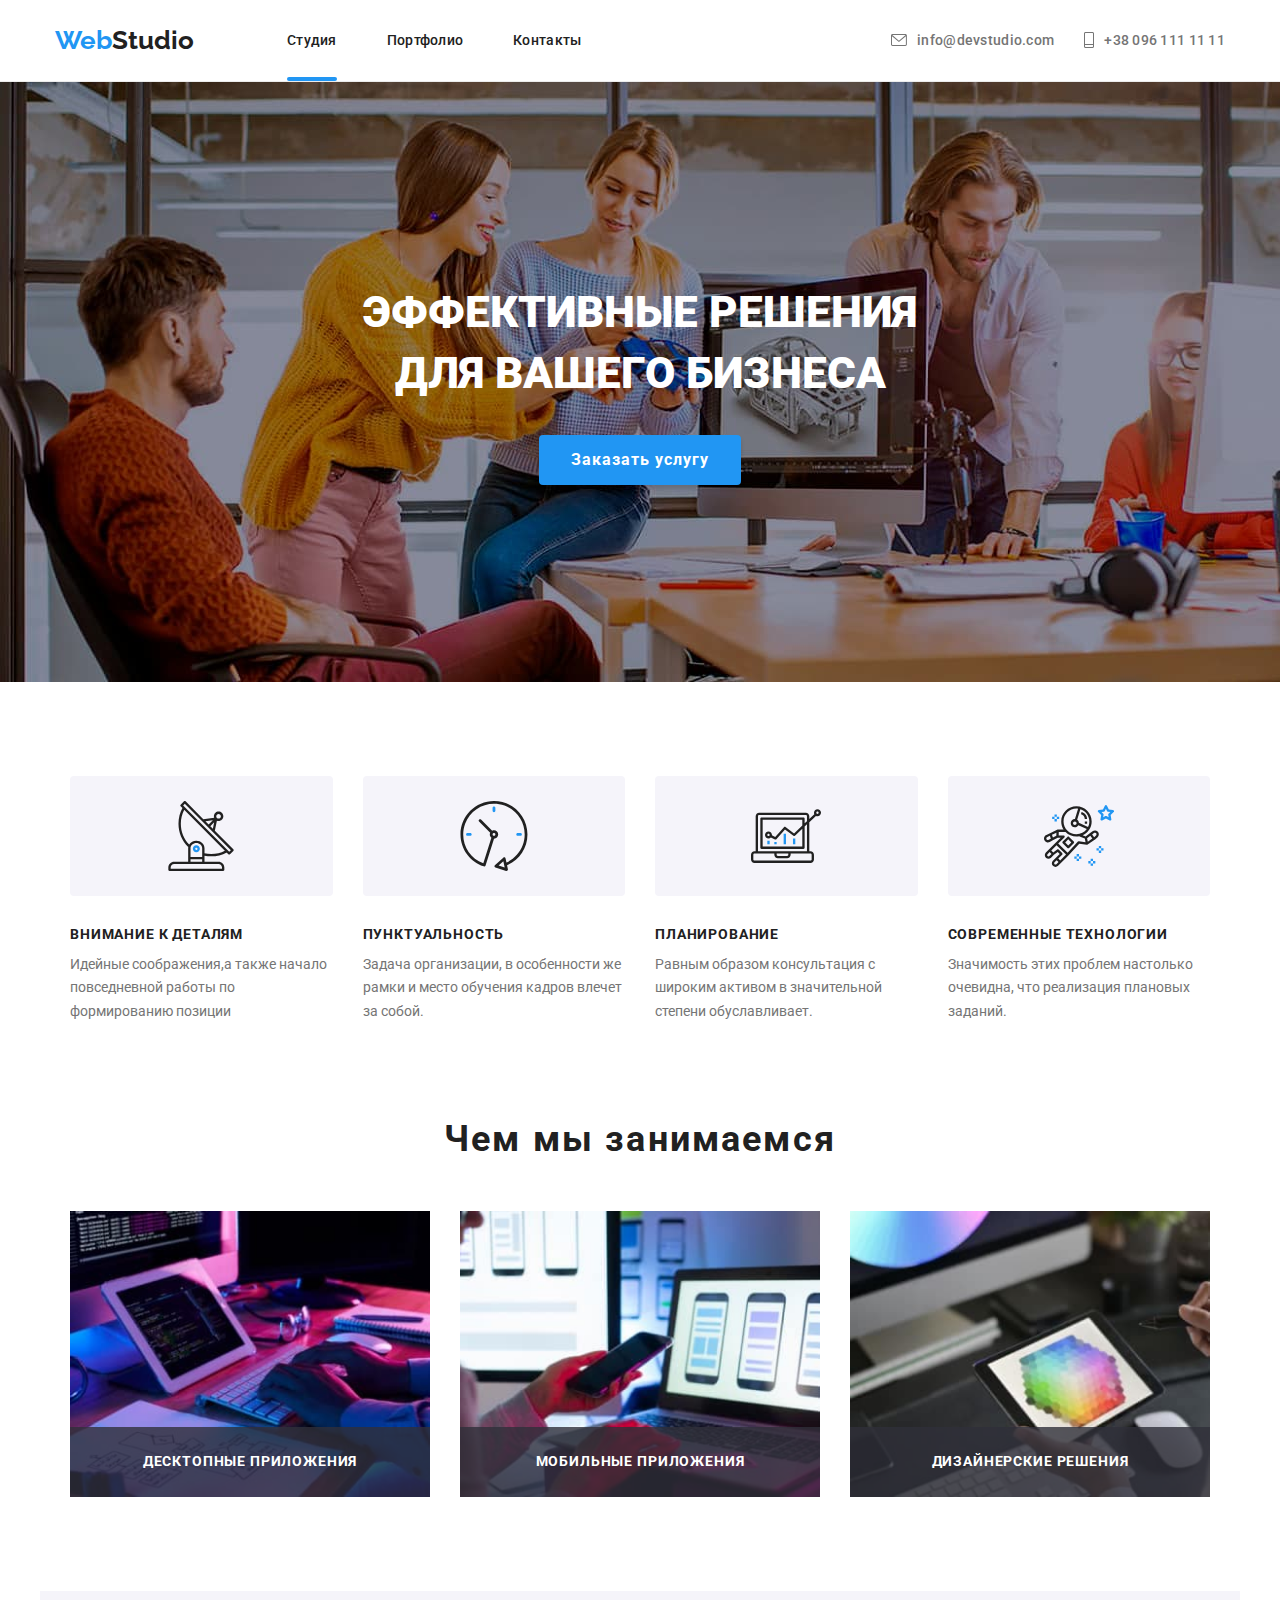
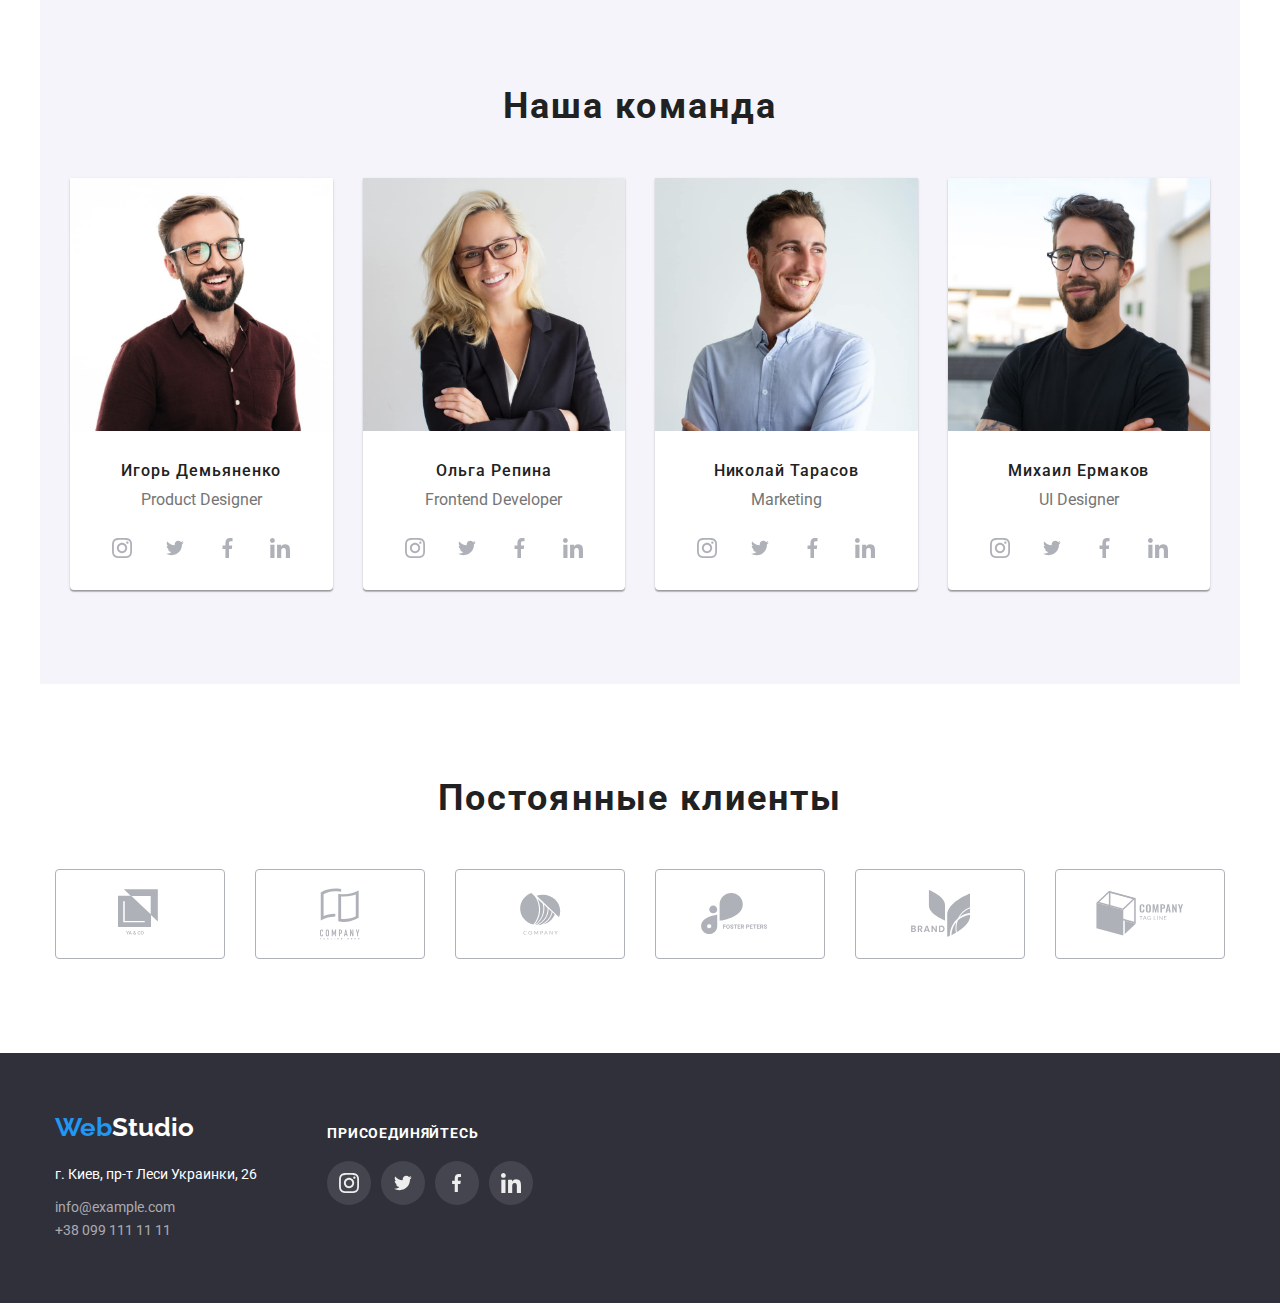
==== index.html @ 9c138ea4 "Add files via upload" ====
<!DOCTYPE html>
<html lang="en">
<head>
    <meta charset="UTF-8">
    <meta name="viewport" content="width=device-width, initial-scale=1.0" />
    <title>Studio</title>
    <link rel="preconnect" href="https://fonts.gstatic.com" />
    <link rel="stylesheet" href="https://fonts.googleapis.com/css2?family=Raleway:wght@700&family=Roboto:wght@400;500;700;900&display=swap">
    <!--border-box глобальный задан -->
    <link
    rel="stylesheet" href="https://cdnjs.cloudflare.com/ajax/libs/modern-normalize/1.0.0/modern-normalize.min.css"
  />
  <link rel="stylesheet" href="./css/styles.css" />
</head>
<body>
    <!--Cap-->
    <header class="cap">
     <div class="cont cap-cont">
         <nav class="cap-nav">
             <a href="#" lang="en" class="cap-logo">
                 <span class="logo-decor">Web</span>Studio
             </a>
             <ul class="cap-nav-list">
                 <li class="list-header"><a class="cap-nav-link current-ind" href="#">Студия</a></li>
                 <li class="list-header">
                     <a class="cap-nav-link current" href="./portfolio.html" >Портфолио</a>
                </li>
                <li class="list-header">
                    <a class=" cap-nav-link" href="#">Контакты</a>
                </li>
            </ul>
            </nav>
            <ul class="cap-contacts">
             <li class="cap-hover">
                <a class="cap-contact" href="mailto:info@devstudio.com">
                     <svg class="icon-header" width="16" height="12" >
                    <use href="./images/symbol-defs.svg#icon-mail" >
                    </use>
                     </svg>info@devstudio.com</a>
            </li>
            <li class="cap-hover">
                <a class="cap-contact" href="tel:+380961111111" >
                    <svg class="icon-header" width="10" height="16" >
                    <use href="./images/symbol-defs.svg#icon-telephone" >
                    </use>
                    </svg> +38 096 111 11 11</a>
            </li>
           </ul>
          </div>   
         </header>
         <main>
             <!-- Buisness solution-->
             <section class="main-sect" >
                 <h1 class="main-sect-title-main" >
                Эффективные решения <br>
                для вашего бизнеса
                 </h1>
                 <button class="buy-serv" data-modal-open>Заказать услугу</buttton>
            </section>

            <!-- Featurs-->
            <section class="featurs">
                <div class="cont">
                    <h2 class="vissually-hidden" >Особенности </h2>
                    <ul class="featurs-list">
                        <li class="featurs-list-item">
                            <div class="icon">
                                <svg class="icon-logo" width="70" height="70">
                                    <use href="./images/symbol-defs.svg#icon-antenna">
                                 </use>
                                 </svg>
                            </div>
                            <h3 class="featurs-title">Внимание к деталям</h3>
                            <p class="featurs-text"> Идейные соображения,а также начало повседневной работы по формированию позиции</p>
                       </li>
                       <li class="featurs-list-item">
                        <div class="icon">
                            <svg class="icon-logo" width="70" height="70">
                                <use href="./images/symbol-defs.svg#icon-clock">
                             </use>
                             </svg>
                        </div>
                        <h3 class="featurs-title">Пунктуальность</h3>
                        <p class="featurs-text">  Задача организации, в особенности же рамки и место обучения
                            кадров влечет за собой.</p>
                   </li>
                   <li class="featurs-list-item">
                    <div class="icon">
                        <svg class="icon-logo" width="70" height="70">
                            <use href="./images/symbol-defs.svg#icon-diagram">
                         </use>
                         </svg>
                    </div>
                    <h3 class="featurs-title">Планирование</h3>
                    <p class="featurs-text"> Равным образом консультация с широким активом в значительной
                        степени обуславливает. </p>
               </li>
               <li class="featurs-list-item">
                <div class="icon">
                    <svg class="icon-logo" width="70" height="70">
                        <use href="./images/symbol-defs.svg#icon-astronaut">
                     </use>
                     </svg>
                </div>
                <h3 class="featurs-title">Современные технологии</h3>
                <p class="featurs-text">  Значимость этих проблем настолько очевидна, что реализация
                    плановых заданий.
                 </p>
               </li>
                </ul>
               </div>
            </section>

            <!-- What we do  -->
            <section class="we-do">
                <div class="cont we-do-cont">
                    <h2 class="we-do-title">Чем мы занимаемся </h2>
                    <ul class="we-do-list">
                        <li class="we-do-list-item">
                            <img src="./images/img-1.jpg" alt="pic-1"> 
                            <h3 class="list-title">десктопные приложения</h3>
                        </li>
                        <li class="we-do-list-item">
                            <img src="./images/img-2.jpg" alt="pic-2"> 
                            <h3 class="list-title">мобильные приложения</h3>
                        </li>
                        <li class="we-do-list-item">
                            <img src="./images/img-3.jpg" alt="pic-3"> 
                            <h3 class="list-title">дизайнерские решения</h3>
                        </li>
                      </ul>
                    </div>
                  </section>

                  <!--Our team -->
                  <section class="team">
                      <div class="cont team-cont">
                          <h2 class="team-title">Наша команда</h2>
                          <ul class="team-list">
                             <li class="team-list-item"> 
                                <img class="team-img" src="./images/demyanenko.jpg" alt="dem.jpg">
                                <div class="team-name">
                                    <h3 class="team-title-name">Игорь Демьяненко</h3>
                                    <p class="team-text" lang="en">Product Designer </p>
                                    
                                        <ul class="icon-social">
                                            <li>
                                    <a class="icon-soc" href="#"><svg class="icon-insta" width="20" height="20" ><use href="./images/symbol-defs.svg#icon-instgg" >
                                        </use>
                                      </svg></a></li>
                                     <li> <a class="icon-soc" href="#"><svg class="icon-twitter" width="20" height="16" ><use href="./images/symbol-defs.svg#icon-twitter" >
                                      </use>
                                    </svg></a>
                                    </li>
                                    <li> <a class="icon-soc" href="#"><svg class="icon-facebook" width="20" height="20" ><use href="./images/symbol-defs.svg#icon-facebook" >
                                    </use>
                                  </svg></a>
                                  </li>
                                  <li> <a class="icon-soc" href="#"><svg class="icon-linkedin" width="20" height="20" ><use href="./images/symbol-defs.svg#icon-linkedin" >
                                  </use>
                                </svg></a>
                                </li>
                                </ul>
                                       </div>
                                
                            </li>
                            <li class="team-list-item"> 
                                <img class="team-img" src="./images/repina.jpg" alt="rep.jpg">
                                <div class="team-name">
                                    <h3 class="team-title-name">Ольга Репина</h3>
                                    <p class="team-text" lang="en">Frontend Developer </p>
                                    
                                        <ul class="icon-social">
                                            <li>
                                    <a class="icon-soc" href="#"><svg class="icon-insta" width="20" height="20" ><use href="./images/symbol-defs.svg#icon-instgg" >
                                        </use>
                                      </svg></a></li>
                                     <li> 
                                         <a class="icon-soc" href="#"><svg class="icon-twitter" width="20" height="16" ><use href="./images/symbol-defs.svg#icon-twitter" >
                                      </use>
                                    </svg></a>
                                    </li>
                                    <li> <a class="icon-soc" href="#"><svg class="icon-facebook" width="20" height="20" ><use href="./images/symbol-defs.svg#icon-facebook" >
                                    </use>
                                  </svg></a>
                                  </li>
                                  <li> <a class="icon-soc" href="#"><svg class="icon-linkedin" width="20" height="20" ><use href="./images/symbol-defs.svg#icon-linkedin" >
                                  </use>
                                </svg></a>
                                </li>
                                </ul>
                                       </div>
                                
                            </li>
                            <li class="team-list-item"> 
                                <img class="team-img" src="./images/tarasov.jpg" alt="tar.jpg">
                                <div class="team-name">
                                    <h3 class="team-title-name">Николай Тарасов</h3>
                                    <p class="team-text" lang="en">Marketing </p>
                                    
                                        <ul class="icon-social">
                                            <li>
                                    <a class="icon-soc" href="#"><svg class="icon-insta" width="20" height="20" ><use href="./images/symbol-defs.svg#icon-instgg" >
                                        </use>
                                      </svg></a></li>
                                     <li> <a class="icon-soc" href="#"><svg class="icon-twitter" width="20" height="16" ><use href="./images/symbol-defs.svg#icon-twitter" >
                                      </use>
                                    </svg></a>
                                    </li>
                                    <li> <a class="icon-soc" href="#"><svg class="icon-facebook" width="20" height="20" ><use href="./images/symbol-defs.svg#icon-facebook" >
                                    </use>
                                  </svg></a>
                                  </li>
                                  <li> <a class="icon-soc" href="#"><svg class="icon-linkedin" width="20" height="20" ><use href="./images/symbol-defs.svg#icon-linkedin" >
                                  </use>
                                </svg></a>
                                </li>
                                </ul>
                                       </div>
                                
                            </li> <li class="team-list-item"> 
                                <img class="team-img" src="./images/ermakov.jpg" alt="erm.jpg" >
                                <div class="team-name">
                                    <h3 class="team-title-name">Михаил Ермаков</h3>
                                    <p class="team-text" lang="en">UI Designer </p>
                                    
                                        <ul class="icon-social">
                                            <li>
                                    <a class="icon-soc" href="#"><svg class="icon-insta" width="20" height="20" ><use href="./images/symbol-defs.svg#icon-instgg" >
                                        </use>
                                      </svg></a></li>
                                     <li> <a class="icon-soc" href="#"><svg class="icon-twitter" width="20" height="16" ><use href="./images/symbol-defs.svg#icon-twitter" >
                                      </use>
                                    </svg></a>
                                    </li>
                                    <li> <a class="icon-soc" href="#"><svg class="icon-facebook" width="20" height="20" ><use href="./images/symbol-defs.svg#icon-facebook" >
                                    </use>
                                  </svg></a>
                                  </li>
                                  <li> <a class="icon-soc" href="#"><svg class="icon-linkedin" width="20" height="20" ><use href="./images/symbol-defs.svg#icon-linkedin" >
                                  </use>
                                </svg></a>
                                </li>
                                </ul>
                                       </div>
                                
                            </li>
                             </ul>
                           </div> 
                            </section>
                            <!--regular customers-->
                            <section class="regular-customers">
                                <div class="cont-clients">
                                <h2 class="clients" >Постоянные клиенты</h2> 
                                    <ul class="all-logos">
                                <li class="icon-link"> <a class="icon-logos" href="#"><svg class="icon-logo-all" width="44" height="49">
                                        <use href="./images/symbol-defs.svg#icon-yaco "></use>
                                    </svg></a></li>
                                   <li class="icon-link" > <a class="icon-logos" href="#"><svg class="icon-logo-all" width="40" height="52"  ><use href="./images/symbol-defs.svg#icon-companywind"></use></svg></a></li>                                       
                                   <li class=" icon-link"> <a class="icon-logos"  href="#"><svg class="icon-logo-all"  width="41" height="42"  ><use href="./images/symbol-defs.svg#icon-firmco "></use></svg></a></li>
                                   <li class="icon-link"> <a class="icon-logos"  href="#"><svg class="icon-logo-all" width="79" height="42" ><use href="./images/symbol-defs.svg#icon-foster "></use></svg></a></li>
                                   <li class="icon-link"> <a class="icon-logos" href="#"><svg class="icon-logo-all" width="59" height="47" ><use href="./images/symbol-defs.svg#icon-brand "></use></svg></a></li>
                                   <li class="icon-link">  <a class="icon-logos" href="#"><svg class="icon-logo-all"  width="88" height="45"><use href="./images/symbol-defs.svg#icon-tagline "></use></svg></a></li> 
                                </ul>                               
                                    </div>


                            </section>
                             </main>
                             <!--Basement --> 
                             
                             <footer class="footer" >
                             <div class="cont-footer-cont">
                                <div class="adress">
                                     <a href="#" lang="en" class="footer-logo-logo"> <span class="logo-decor">Web</span>Studio</a>
                                    <address>
                                    <p class="footer-text-adress">г. Киев, пр-т Леси Украинки, 26</p>
                                    <ul class="footer-contacts">
                                  <li class="footer-item">
                                      <a class="footer-contact" href="mailto:info@example.com"> info@example.com </a>
                                  </li>
                                  <li class="footer-item">
                                  <a class="footer-contact" href="tel:+380991111111"> +38 099 111 11 11</a>
                                  </li>
                                  </ul>
                                   </address> 
                              </div>
                            <div class="icon-footer">
                                <h2 class="join">ПРИСОЕДИНЯЙТЕСЬ</h2>
                                <ul class="icon-footer-list">
                                    <li class="icon-cosiety"><a class="icon-end" href="#"><svg class="icon-internet" width="20" height="20">
                                                <use href="./images/symbol-defs.svg#icon-instgg"> </use>
                                            </svg></a>
                            
                                    </li>
                                    <li class="icon-cosiety"><a class="icon-end" href="#"><svg class="icon-internet" width="20" height="16">
                                                <use href="./images/symbol-defs.svg#icon-twitter"> </use>
                                            </svg></a>
                            
                            
                                    </li>
                                    <li class="icon-cosiety"><a class="icon-end" href="#"><svg class="icon-internet" width="10" height="20">
                                                <use href="./images/symbol-defs.svg#icon-facebook"> </use>
                                            </svg></a>
                            
                            
                                    </li>
                                    <li class="icon-cosiety"><a class="icon-end" href="#"><svg class="icon-internet" width="20" height="20">
                                                <use href="./images/symbol-defs.svg#icon-linkedin"> </use>
                                            </svg></a>
                            
                            
                                    </li>
                            
                            
                            
                            
                            
                                </ul>
                            
                            </div>
                              
                             </div>
                            </footer>
                            <!-- backdrop -->
                            <div class="backdrop backdrop__hidden" data-modal>
                                <div class="modal">
                                    <button class="modal__close" data-modal-close>
                                        <div class="modal__close-btn"></div>
                                    </button>
                                </div>
                            </div>
                            
                            <script src="./js/modal.js"></script>
                             </body>
                            </html>
---- css/styles.css ----
:root {
    --hover-color: #2196f3;
    --decor-color: #2196f3;
    --white-color: #fff;
    --bg-color: #f5f4fa;
    --title-color: #212121;
    --nav-color: #212121;
    --text-color: #757575;
    --contact-color: #757575;
    --footer-bg-color: #2f303a;
    --border-color: #eeeeee;
    --border-bottom: #ececec;
    --grey_06: rgba(255, 255, 255, 0.6);
    --icon-color: #AFB1B8;
    --bg-blue_09: rgba(33, 150, 243, 0.9);

}
body{
    font-family: "Roboto",sans-serif;
    font-weight: 400;
    font-style: normal;
    letter-spacing: 0.03m;
}
section{
    padding: 94px 15px;
    max-width: 1200px;
    margin: auto;

}
address {
    font-style: normal;
    
    
}
button {
    font-family: inherit;
    border-radius: 4px;
    letter-spacing: 0.06em;
    cursor: pointer;
    border: none;
}
 button,
 button:active,
button:focus {
    outline: none;

}
* {
    text-decoration: none;
    margin: 0;
    padding: 0;
    border: none;
}

h2,
h3 {

    font-weight: 700;
    color: var(--title-color);
    letter-spacing: 0.06em;
}
a {
    text-decoration: none;
}
p {
    color:var(--text-color) ;
}
ul,
ol
 {
    list-style-type:none;
}
img {
    display: flex;
    width: 100%;
    
}
.cont,.cont-footer-cont {
    max-width: 1200px;
    margin-left: auto;
    margin-right: auto;
    padding-left: 15px;
    padding-right: 15px;
}



.logo-decor{
    color: var(--decor-color);



}

/*head*/
.cap{
    border-bottom: 1px solid var(--border-bottom);
    
    
}
.cap-nav-link{
    display:block;
    padding: 32px 0;
    color:var(--nav-color);
    
}





.list-header:not(:last-child){
    margin-right:50px;
}

.cap-contact {
    display: flex;
    padding: 32px 0;
    color:var(--nav-color);
    justify-content: center;
    align-items:center;
    


}
.cap-hover:nth-last-child(1){
    margin-left: 30px;
}

.cap-nav-link,
.cap-nav-link:hover{
     color: var(--hover-color);
    text-decoration: none;
    position: relative;
    transition: color 250ms cubic-bezier(0.4, 0, 0.2, 1);

}

.cap-nav-link.current-ind::after{
 content: "";
  width:100%;
  height:4px;
  background-color: var(--hover-color);
  position:absolute;
  left: 0;
  bottom:0;
  border-radius: 2px;
  
  }
 
 
  
      
      
    

      
.cap-contact:hover {
    color: var(--hover-color);
    transition: color 250ms cubic-bezier(0.4, 0, 0.2, 1),
}


.cap-cont{
    display: flex; 
    align-items: center;
    justify-content: space-between;
}
.cap-nav {
    display: flex;
    align-items: center;
    
    
}
.cap-nav-list {
    display: flex;
    align-items: center;
    justify-content:space-between;
    margin-left: 93px;
}
.cap-contacts {
    display: flex;
    margin-left:auto;
    
    
    
}


.cap-logo {
    font-family: "Raleway", sans-serif;
  font-weight: 700;
  font-size: 26px;
  line-height: 1.2;
  color: var(--nav-color);
  

}
.cap-contacts,
.cap-nav-list{
    font-weight: 500;
    font-size: 14px;
    line-height: 1.2;
    letter-spacing: 0.02em;
    


}
.cap-nav-link{
    color: var(--nav-color);

}

.cap-contact{
 color: var(--contact-color);
}
.cap-contact:hover{
    color:var(--hover-color);
   transition: color 250ms cubic-bezier(0.4, 0, 0.2, 1)  ;
}
.cap-nav-list:not(:last-child),
.cap-contacts:not(:last-child) {

    margin-right: 50px;
}

/*------*/


/*main*/
.main-sect {
     padding: 200px 0;
    text-align: center;
    background-repeat: no-repeat;
    background-size: cover;
    max-width:1600px ;
    height:600px ;
    background-position: center;
    margin-left: auto;
    margin-right: auto;
      background: linear-gradient(to right,
    rgba(47,48,58,0.4),
    rgba(47,48,58,0.4)),
    url(../images/grayfonn.jpg);
    background-image:url(../images/peoless.jpg);
    
    
    

}
.main-sect-title-main{
    color: var(--white-color);
    font-weight: 900;
    font-size: 44px;
    line-height: 1.4;
    text-transform: uppercase;
    margin-bottom: 30px;


}
.buy-serv{
    font-weight: 700;
  font-size: 16px;
  line-height: 1.9;
  background-color: var(--decor-color);
  color: var(--white-color);
  padding: 10px 32px;
  box-shadow: 0px 4px 4px rgba(0, 0, 0, 0.15); 
}
.buy-serv:hover,
.buy-serv:focus {

    background-color: var(--hover-color);
    color: var(--white-color);
    outline: none;  
    transition: background-color 250ms cubic-bezier(0.4, 0, 0.2, 1);
     
    
}
/*----*/

/*featurs*/
.featurs{
    padding-bottom: 0;
}
.vissually-hidden{

    position: absolute;
    width: 1px;
    height: 1px;
    margin: -1px;
    border: 0;
    padding: 0;


    white-space: nowrap;
    clip-path: inset(100%);
    clip: rect(0 0 0 0);
    overflow: hidden;

}
.featurs-list{
    display: flex;
}
.featurs-list-item{
    width: calc((100% - 30px * 3) / 3);

}
.featurs-list-item:not(:last-child) {
    margin-right: 30px;
    
}
.featurs-title {
    font-size: 14px;
    line-height: 1.2;
    text-transform: uppercase;
    margin-bottom: 10px;

}
.featurs-text{
    font-size: 14px;
    line-height: 1.7;
}
.we-do-title,
.team-title{
    font-size: 36px;
    line-height: 1.2


}

/*----*/

/*we do*/
.we-do-cont
{
    text-align: center;

}
.we-do-title{

    margin-bottom: 50px;  
}
.we-do-list{
    display: flex;
    align-items: center;
    justify-content: center;
}
.we-do-list-item{
     width: calc((100% - 30px * 3) / 2);
     display: block;
     position: relative;
     
     
}
.we-do-list-item:not(:last-child){
    margin-right: 30px;
    display: block;
    
}
.list-title{
    position:absolute;
    background: rgba(47, 48, 58, 0.8);
    bottom:0;
    left:0 ;
    width: 100%;
    padding: 27px 15px;
     color: var(--white-color);
  font-size: 14px;
  line-height: 1.14;
  text-transform:uppercase;
  text-align: center;
  
}

/*----*/

/*our team*/
.team {
    background-color: var(--bg-color);
}
.team-cont{
    text-align: center;


}
.team-title{
    margin-bottom: 50px;

}
.team-list{
    display: flex;
    align-items: center;
    justify-content: center;
    
    

}
.team-list-item {
    box-shadow: 0px 1px 3px rgba(0, 0, 0, 0.12), 0px 1px 1px rgba(0, 0, 0, 0.14),
    0px 2px 1px rgba(0, 0, 0, 0.2);
  border-radius: 0px 0px 4px 4px;
  background-color: var(--white-color);
  background-size: cover;
  
  
}
.team-list-item:not(:last-child){
    margin-right: 30px;
}
.team-name{
    padding: 30px 30px 20px;
    
      
    
     
}



.team-title-name {
    font-weight: 500;
    font-size: 16px;
    line-height: 1.2;
    
  }
  .team-text {
    font-size: 16px;
    line-height: 1.2;
    margin-top:10px;
    
}
/*----*/

/*footer*/


.footer {
    background-color: var(--footer-bg-color);
    justify-content: center;

    

    
    
    
  }
  
  
  .footer-logo-logo{
    margin-bottom: 20px;
    color: var(--white-color);
    display: inline-block; 
    font-family: "Raleway", sans-serif;
  font-weight: 700;
  font-size: 26px;
  }
.footer-text-adress{
    font-size: 14px;
  line-height: 1.7;
  color: var(--white-color); 
  white-space: nowrap;
  
}
.footer-contact {
    font-size: 14px;
    line-height: 1.7;
    color: var(--grey_06);
  }
  .footer-contacts {
    margin-top: 9px;
}
.footer__item:not(:last-child) {
    margin-bottom: 9px;
}
/*----*/

/*Portfolio*/
.port-list-filt{
    display: flex;
    justify-content: center;
    margin-bottom: 50px;
}
.port-list-filt-item:not(:last-child){

    margin-right: 8px;

}
.port-filt-link{
    font-weight: 500;
  padding: 6px 22px;
  font-size: 16px;
  line-height: 1.6;
  background: var(--bg-color);
  border-radius: 4px;
}
.port-filt-link:focus,
.port-filt-link:hover{
 color: var(--white-color);
    background-color: var(--hover-color);
    box-shadow: 0px 3px 1px rgba(0, 0, 0, 0.1), 0px 1px 2px rgba(0, 0, 0, 0.08),
      0px 2px 2px rgba(0, 0, 0, 0.12);
     /* transition:background-color 250ms cubic-bezier(0.4, 0, 0.2, 1),
     color 250ms cubic-bezier(0.4, 0, 0.2, 1),*/
}
.port-img{
    max-width: 100%;

}
.port-pro-list{
    display: flex;
    flex-wrap: wrap;

}
.port-pro{
    width: calc((100% - 60px) / 3);
    margin-right: 30px;
    margin-bottom: 30px;
    background-color: var(--white-color);
    border: 1px solid var(--border-color);

}
.port-pro:nth-child(3n+3) {

    margin-right: 0;
}


.port-title{
    font-weight: 700;
  font-size: 18px;
  line-height: 2;
  margin-bottom: 4px;


}
.port-title-sub{

    font-weight: 400;
    font-size: 16px;
    line-height: 1.9;
}.port-name-pro{
    padding: 20px 24px;

}
.port-pro{
    box-shadow:0px 3px 1px rgba(0, 0, 0, 0.1), 0px 1px 2px rgba(0, 0, 0, 0.08),
      0px 2px 2px rgba(0, 0, 0, 0.12); 
       
       
     
}
.port-foto-all{
      position:relative;
      display:block;
      overflow: hidden;
  
}


.port-overlay-text{
 font-weight: 400;
  font-size: 18px;
  line-height: 1.55;
  color: var(--white-color);
}
.port-overlay-card {
 position:absolute;
  bottom:0;
  left: 0;
  display: flex;
  justify-content: center;
  align-items: center;
  padding: 24px;
  height: 100%;
  width: 100%;
  background-color: var(--bg-blue_09);
   transform:translateY(100%)
   
   
}
  .port-foto-all:hover .port-overlay-card{
    
    transform: translateY(0);
     transition: transform 250ms cubic-bezier(0.4, 0, 0.2, 1);

}

.icon-header {
display: inline-block;
    margin-right: 10px;
    
}
.icon{
     background: #F5F4FA;
    border-radius: 4px;
    height: 120px;
    margin-bottom: 30px;
    display:flex;
    align-items: center;
    justify-content:center;
    
}
   .icon-social{
     align-items: center;
    justify-content:space-between;
    display: flex;
    height:44px ;
    
    
    
    
    }
.clients{
display: flex;
justify-content: center;
font-size: 36px;
font-family: "Roboto";
font-weight: 700;
margin-bottom: 50px;

    }
.all-logos{
    display:flex;
    align-items: center;
    justify-content: center;

}
   
  .icon-logos{
      width: 170px;
      height: 90px;
      display:flex;
      align-items:center;
      justify-content:center;
      border: 1px solid #AFB1B8;
      border-radius: 4px;
      fill:var(--icon-color)
      
      
  } 



  .icon-footer-list
  {
      display: flex;
      width:1600px;
      
  }
  
    
      
  
  
  .icon-end{
      display:flex;
      align-items: center;
      justify-content: center;
      width: 44px;
      height: 44px;
      border-radius: 50%;
      fill:var(--border-color);
      background-color: rgba(255, 255, 255, 0.1);
      
      
  }
  .icon-end:hover{
      background-color: var(--hover-color);
      transition: background-color 250ms cubic-bezier(0.4, 0, 0.2, 1);
  }
  .join{ 

      color: var(--white-color);
      width: 145px;
      height: 16px;
      font-family: "Roboto";
      font-weight: 700;
      font-size: 14px;
      margin-bottom: 20px ;
    
      
      
  }
  .adress{
    margin-right: 70px;
      align-items: center;
      justify-items: center;
      
      
      
  }

  .icon-cosiety{
      margin-right: 10px;
  }
  

.icon-header{
    fill:var(--text-color);
}

.icon-soc{
    color:var(--icon-color);
    width:44px ;
    height: 44px;
    display:flex;
    justify-content: center;
    align-items: center;
    
    
    
}
.icon-soc:hover{
    color:var(--border-color);
    background-color: var(--hover-color);
    width: 44px;
    min-height: 44px;
    border-radius: 50px;
    transition: color 250ms cubic-bezier(0.4, 0, 0.2, 1),
    background-color 250ms cubic-bezier(0.4, 0, 0.2, 1),
    
}
.icon-insta, 
.icon-twitter,
 .icon-facebook, 
 .icon-linkedin, 
 .cap-contact, 
 .icon-header{
    fill:currentColor;
}

 .icon-logos:focus,
 .icon-logos:hover{
     border:1px solid var(--hover-color);
     fill:var(--hover-color);
     transition: fill 250ms cubic-bezier(0.4, 0, 0.2, 1),

 }
 .icon-footer{
     margin-top:12px;
 }

     .team-text{
         margin-bottom: 16px;
     }
 .cont-footer-cont{
       display:flex;
       padding: 60px 15px;
        }
 .icon-link:not(:last-child) {
     margin-right:30px;
}

 /* === modal === */
 .backdrop{
     position:fixed;
     top: 0;
     left: 0;
     width: 100%;
     height: 100%;
     background: rgba(0, 0, 0, 0.5);
     opacity: 1;
      transition: opacity 250ms cubic-bezier(0.4, 0, 0.2, 1);
}
 .backdrop__hidden{
  opacity: 0;
  pointer-events: none;
}
.backdrop__hidden .modal{
  transform: translate(-50%, -50%) scale(0.9);
}
.modal {
  position: absolute;
  top: 50%;
  left: 50%;
  transform: translate(-50%, -50%);

  width: 528px;
  height: 581px;
  padding: 8px;

  background: var(--white-color);
  box-shadow: 0px 1px 3px rgba(0, 0, 0, 0.12), 0px 1px 1px rgba(0, 0, 0, 0.14),
    0px 2px 1px rgba(0, 0, 0, 0.2);
  border-radius: 4px;

  transform: translate(-50%, -50%) scale(1);
  transition: transform 250ms cubic-bezier(0.4, 0, 0.2, 1);
}
.modal__close {
  position: relative;
  display: block;
  margin: 0 0 0 auto;

  width: 32px;
  height: 32px;

  border-radius: 50%;
  border: 1px solid rgba(0, 0, 0, 0.1);
  background-color: var(--white-color);
  transition: border 250ms cubic-bezier(0.4, 0, 0.2, 1);
  transition: background-color 250ms cubic-bezier(0.4, 0, 0.2, 1);
  cursor: pointer;
}
.modal__close-btn::before,
.modal__close-btn::after {
  content: "";
  position: absolute;
  top: 13px;
  left: 8px;

  width: 14px;
  height: 2px;
  background-color: black;
  transition: background-color 250ms cubic-bezier(0.4, 0, 0.2, 1);
}
.modal__close-btn::before {
  transform: rotate(45deg);
  color: var(--bg-color);
}
.modal__close-btn::after {
  transform: rotate(-45deg);
}
.modal__close:hover{
   /*border: 1px solid var(--bg-blue_09);*/
   transition: background-color 250ms cubic-bezier(0.4, 0, 0.2, 1),
}
.modal__close:hover .modal__close-btn::before,
.modal__close:hover .modal__close-btn::after{
  background-color: var(--bg-blue_09);
  transition:  background-color 250ms cubic-bezier(0.4, 0, 0.2, 1),;
}
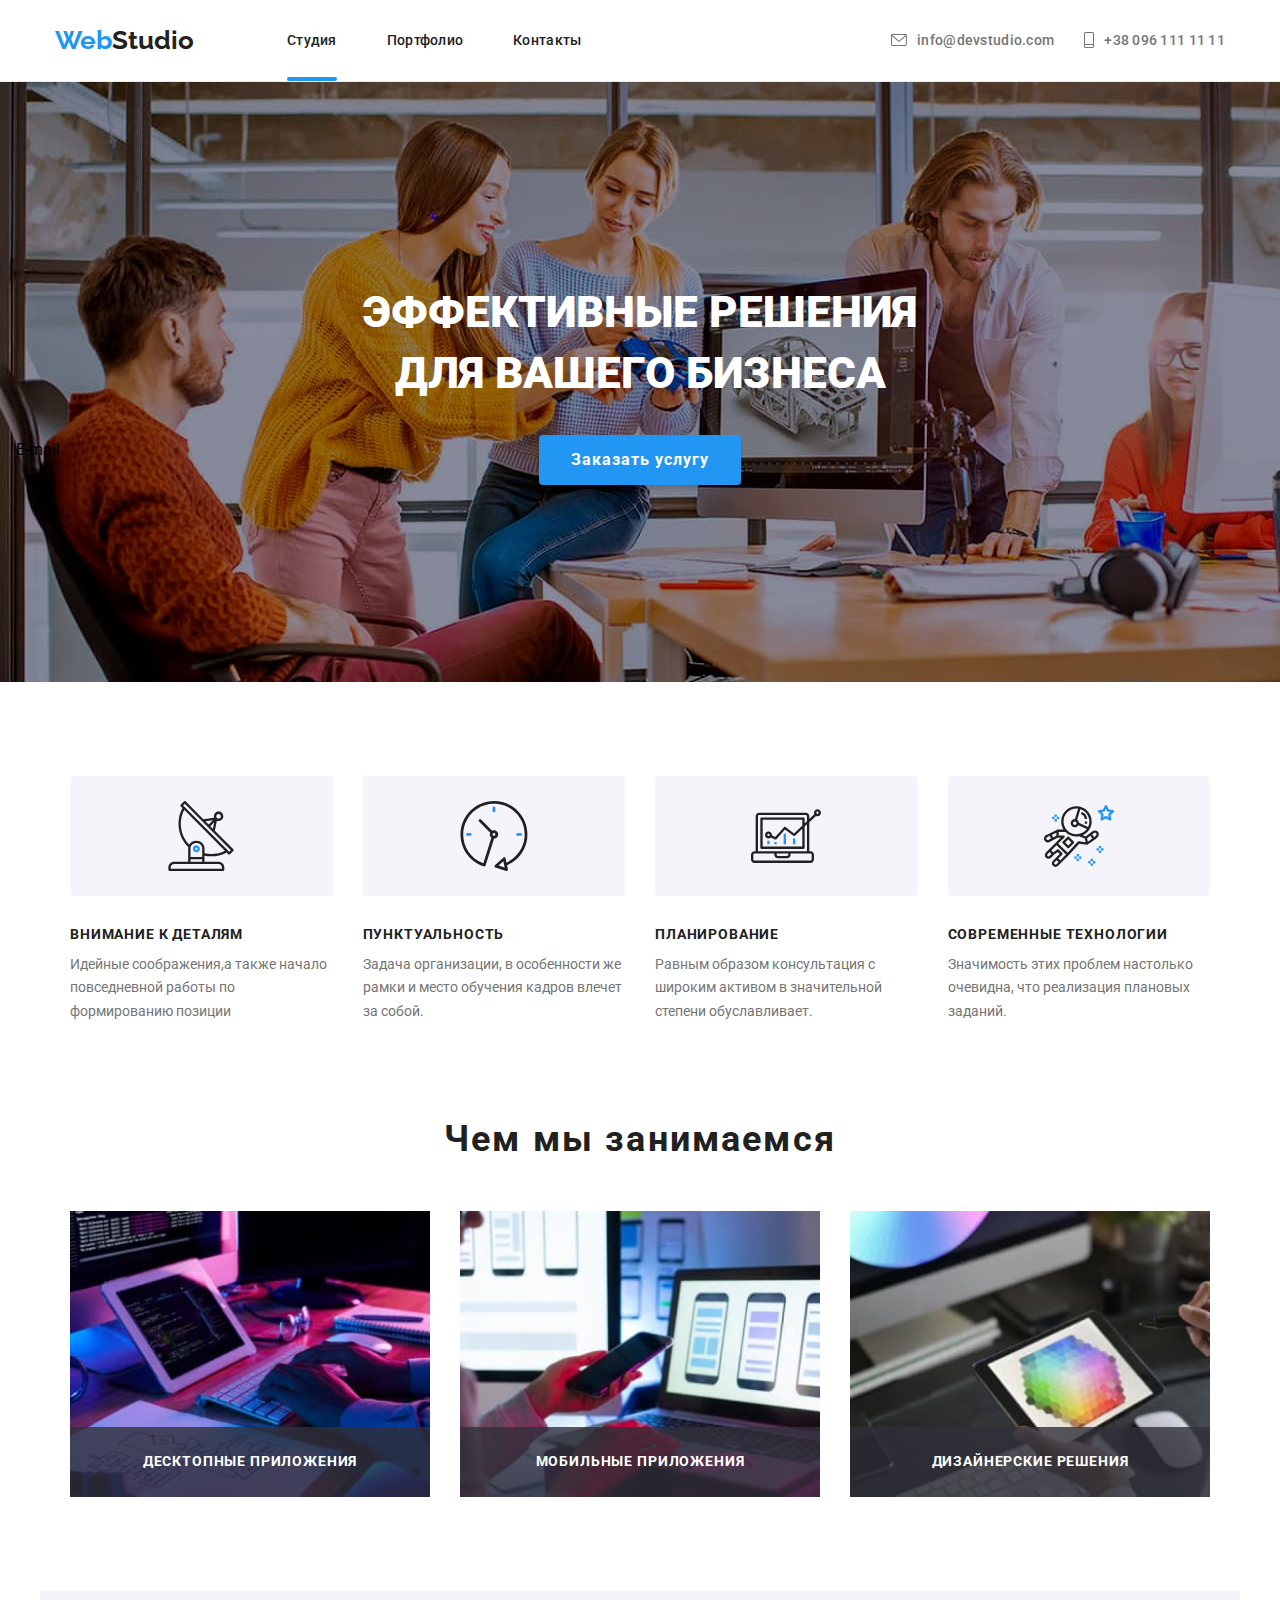
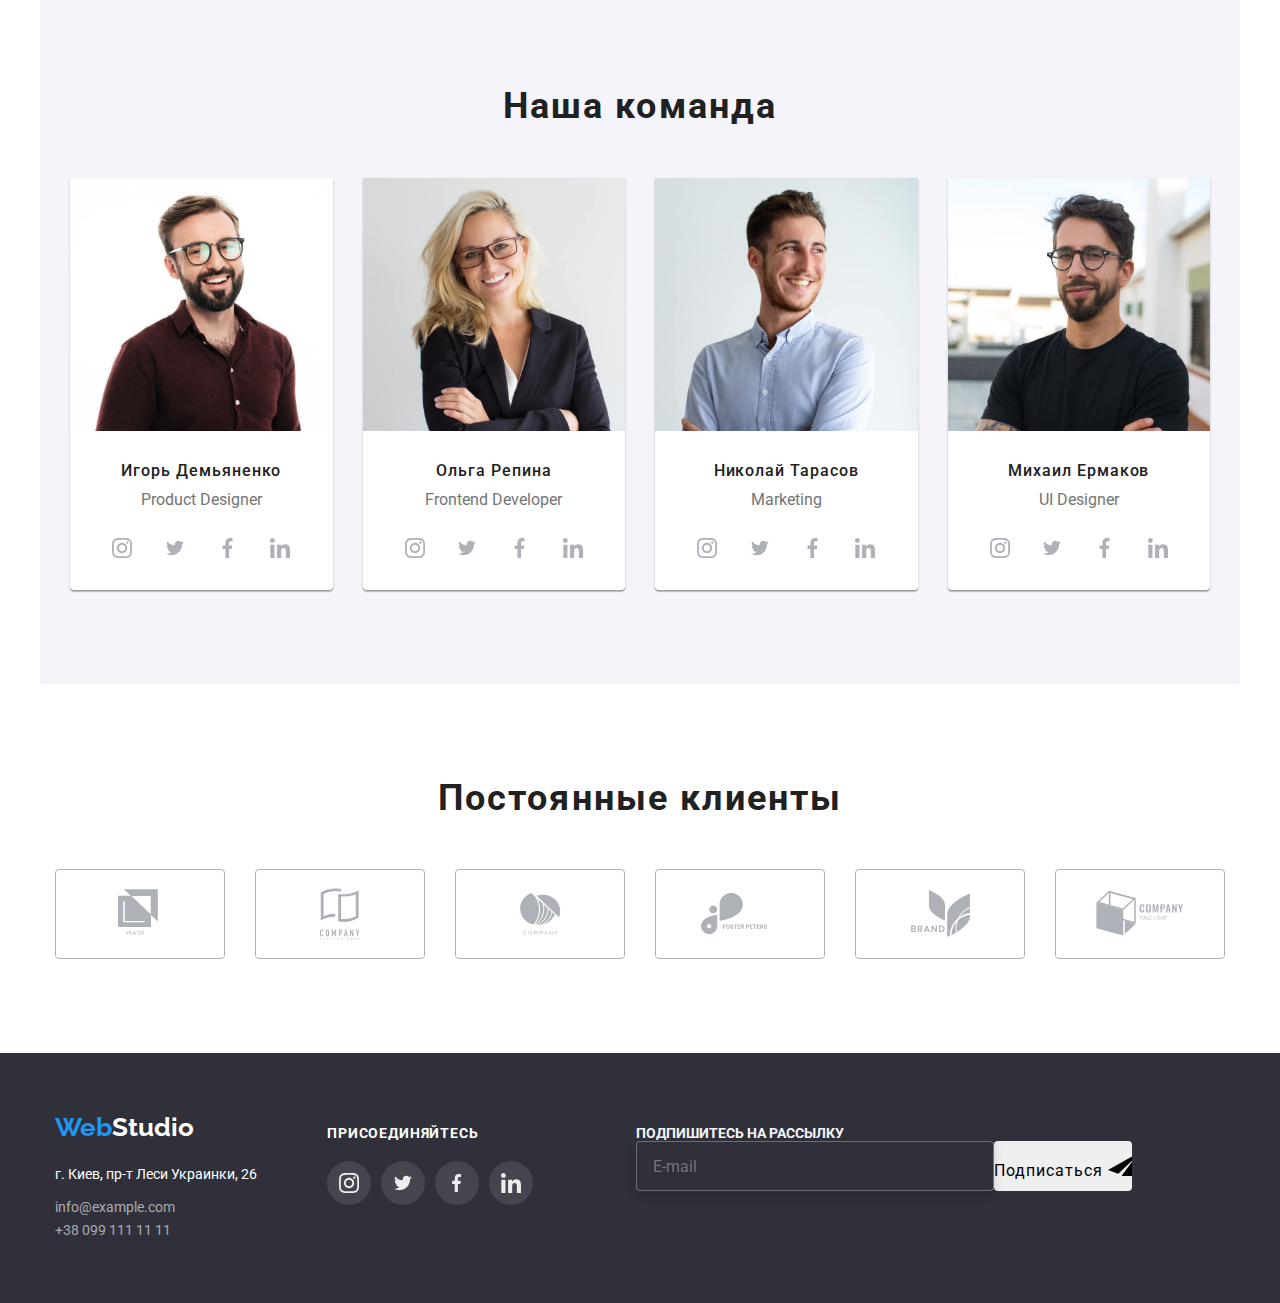
==== commit d7073953: "home work 6 begin" ====
--- a/index.html
+++ b/index.html
@@ -311,16 +311,23 @@
                             
                             
                                     </li>
-                            
-                            
-                            
-                            
-                            
-                                </ul>
-                            
+                                </ul>
                             </div>
-                              
-                             </div>
+                            <div class="foot-mail">
+                                <p class="footer-mailing">ПОДПИШИТЕСЬ НА РАССЫЛКУ</p>
+                                <form class="foot-form" autocomplete="off">
+                                    <label class="foot-label">
+                                        <input type="mail" class="foot-input" name="mail" placeholder="E-mail">
+                                        <span class="foot-text">E-mail</span>
+                                    </label>
+                                    <button type="submit" class="foot-btn">Подписаться
+                                        <svg class="foot-telega" width="24" height="24">
+                                        <use href="./images/sprite.svg#icon-telega"></use>
+                                        </svg>
+                                    </button>
+                                </form>
+                            </div>
+                        </div>
                             </footer>
                             <!-- backdrop -->
                             <div class="backdrop backdrop__hidden" data-modal>
--- a/css/styles.css
+++ b/css/styles.css
@@ -437,14 +437,11 @@
 
 .footer {
     background-color: var(--footer-bg-color);
-    justify-content: center;
-
-    
-
-    
-    
-    
-  }
+    justify-content:center;
+    
+    
+    
+}
   
   
   .footer-logo-logo{
@@ -473,6 +470,48 @@
 .footer__item:not(:last-child) {
     margin-bottom: 9px;
 }
+.foot-mail{
+    
+    
+
+
+
+
+}
+.footer-mailing{
+     color:var(--bg-color);
+      font-family: "Roboto";
+      font-weight: 700;
+      font-size: 14px;
+      white-space: nowrap;
+      margin-top: 12px;
+      
+      
+    
+    
+    
+}
+
+.foot-input{
+     width: 358px;
+  height: 50px;
+  padding: 15px 16px;
+  border: 1px solid rgba(255, 255, 255, 0.3);
+  filter: drop-shadow(0px 4px 4px rgba(0, 0, 0, 0.15));
+  border-radius: 4px;
+  background-color: var(--footer-bg-color);
+}
+.foot-form{
+display: flex;
+}
+.foot-label
+.foot-text{
+    position: absolute;
+    top: 50%;
+    left: 16px;
+    transform: translateY(-50%);
+}
+
 /*----*/
 
 /*Portfolio*/
@@ -611,6 +650,7 @@
     
     
     }
+
 .clients{
 display: flex;
 justify-content: center;
@@ -645,7 +685,7 @@
   .icon-footer-list
   {
       display: flex;
-      width:1600px;
+      
       
   }
   
@@ -738,7 +778,12 @@
 
  }
  .icon-footer{
+     display:block;
      margin-top:12px;
+     margin-right: 93px;
+    
+    
+    
  }
 
      .team-text{
@@ -747,6 +792,7 @@
  .cont-footer-cont{
        display:flex;
        padding: 60px 15px;
+    
         }
  .icon-link:not(:last-child) {
      margin-right:30px;
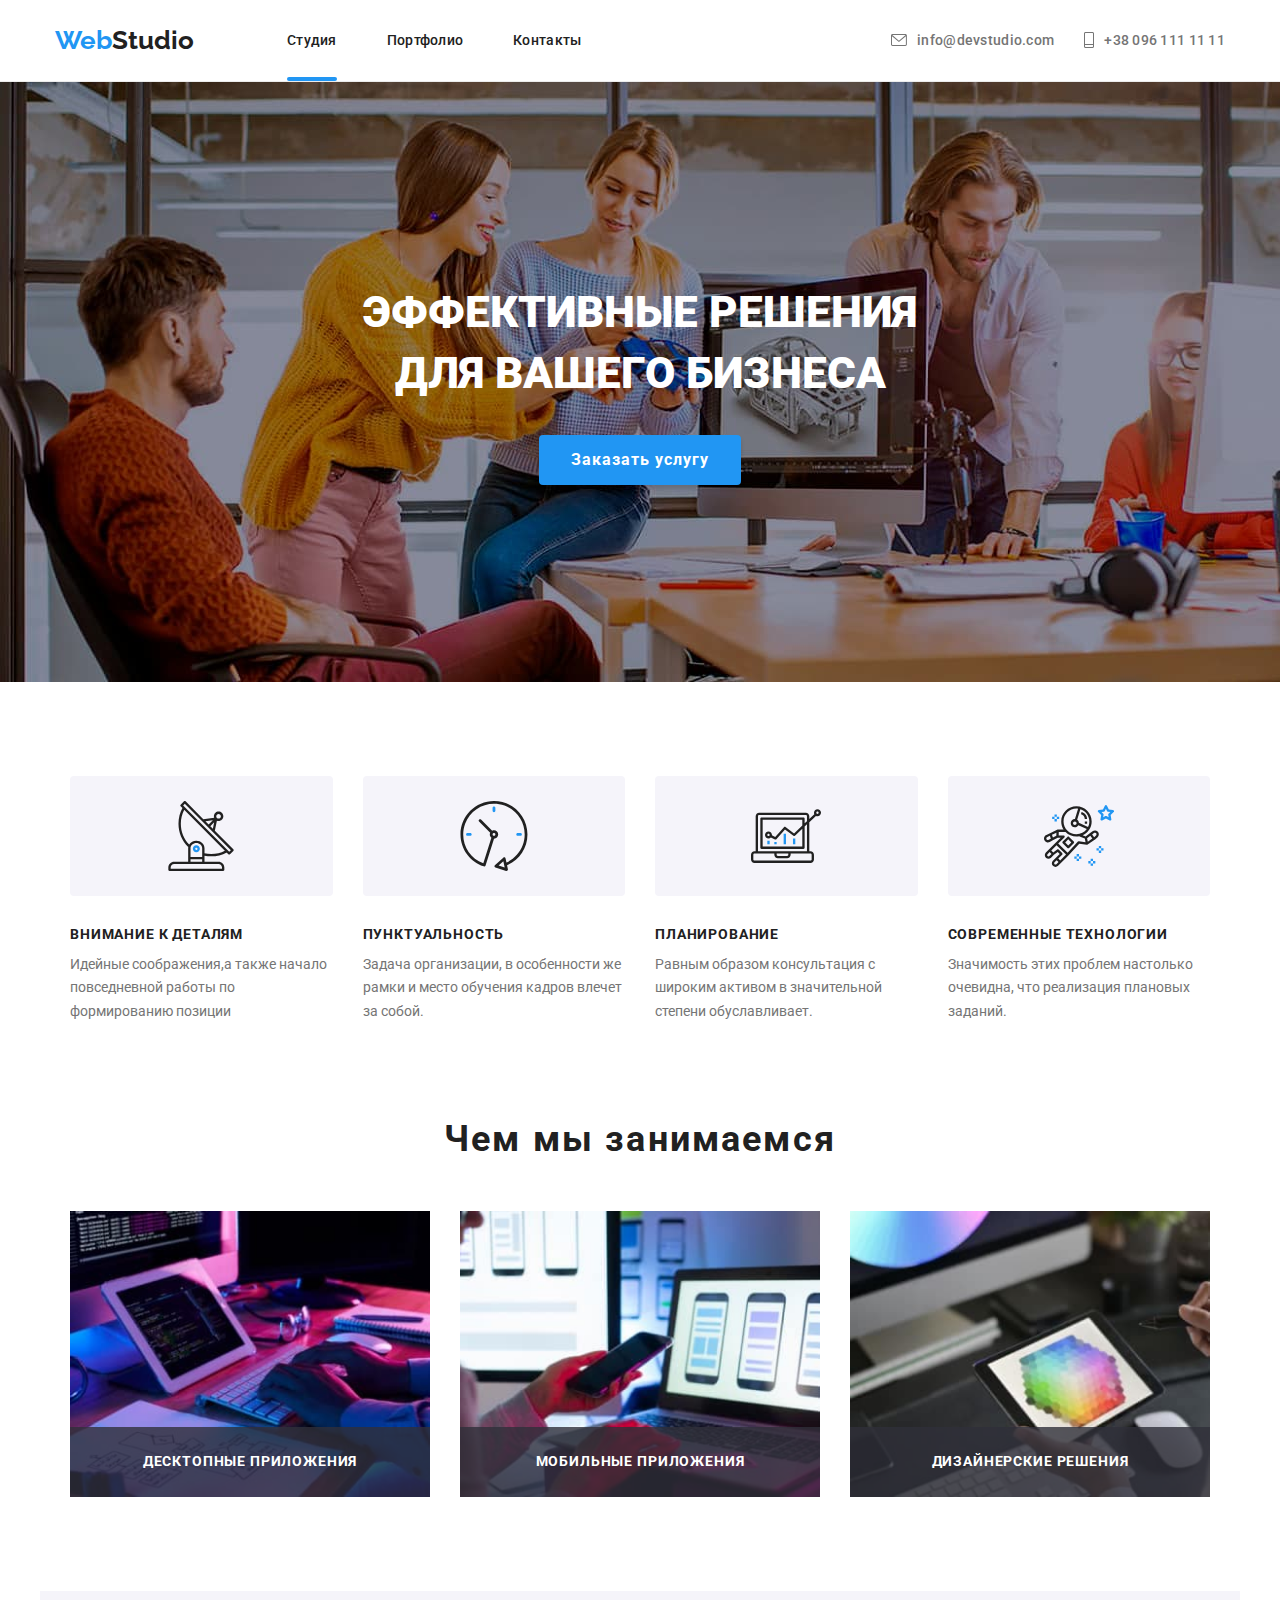
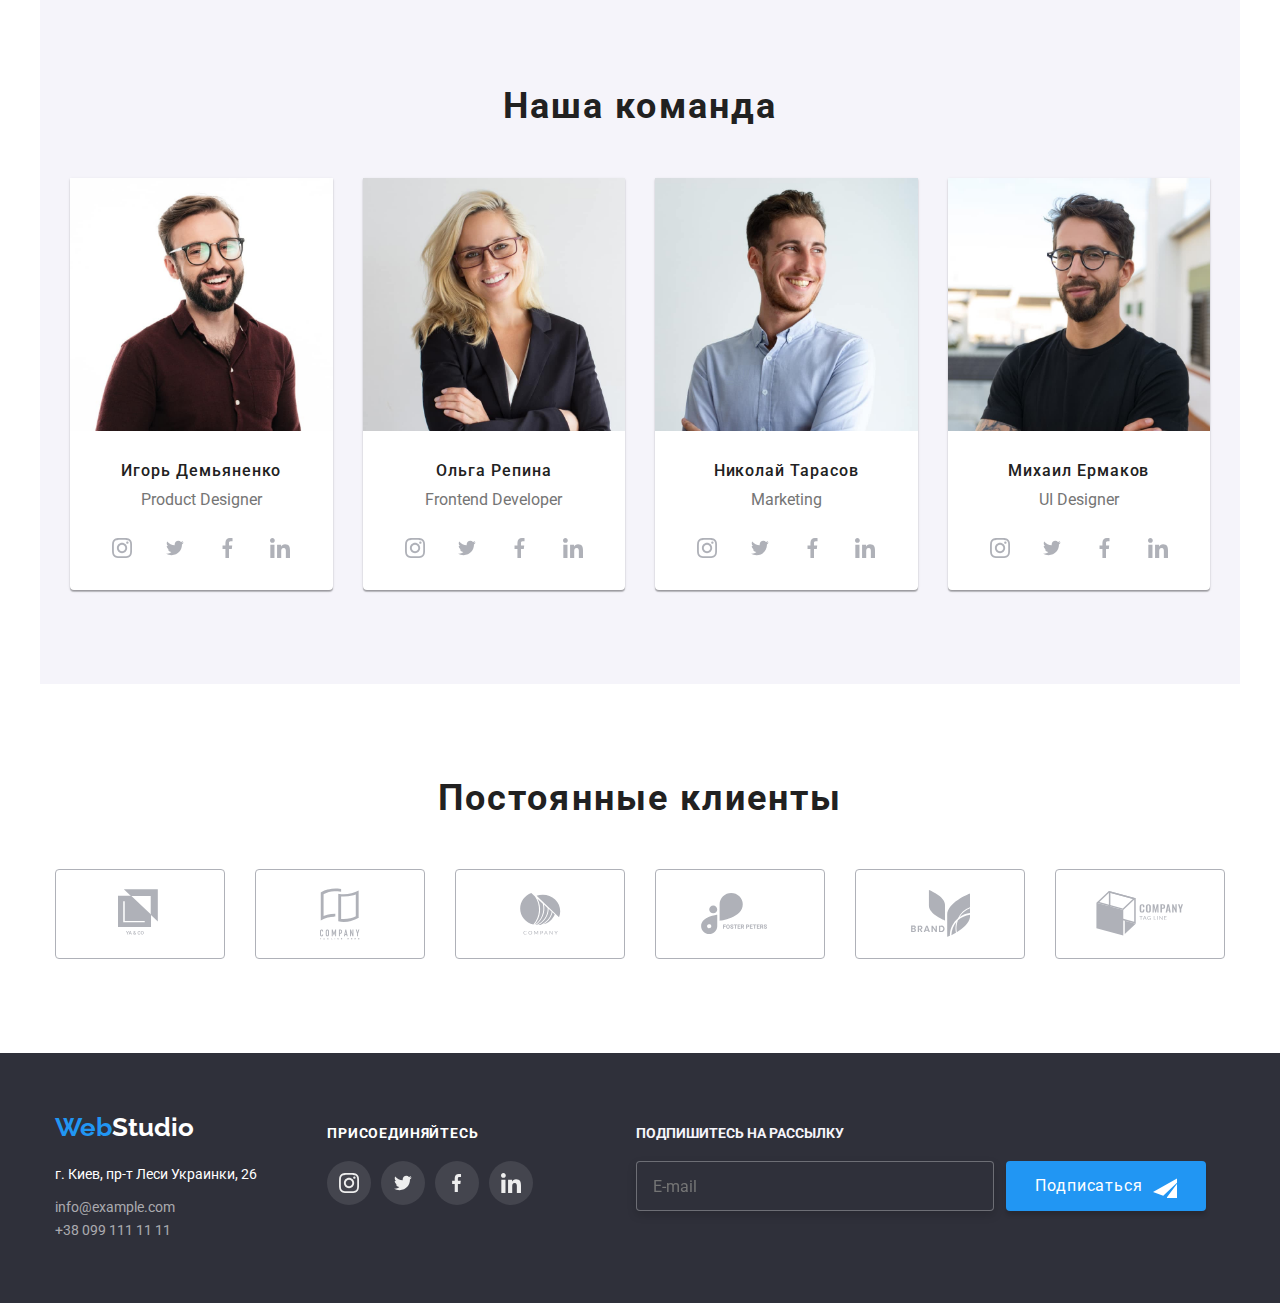
==== commit fa49b3ed: "home work 6 help)))" ====
--- a/index.html
+++ b/index.html
@@ -318,7 +318,7 @@
                                 <form class="foot-form" autocomplete="off">
                                     <label class="foot-label">
                                         <input type="mail" class="foot-input" name="mail" placeholder="E-mail">
-                                        <span class="foot-text">E-mail</span>
+                                        <span class="foot-text"></span>
                                     </label>
                                     <button type="submit" class="foot-btn">Подписаться
                                         <svg class="foot-telega" width="24" height="24">
@@ -332,12 +332,58 @@
                             <!-- backdrop -->
                             <div class="backdrop backdrop__hidden" data-modal>
                                 <div class="modal">
-                                    <button class="modal__close" data-modal-close>
-                                        <div class="modal__close-btn"></div>
-                                    </button>
-                                </div>
-                            </div>
-                            
+                                    <div class="backdrop-fields">
+                                        <!--close-->       
+                                         <button class="modal__close" data-modal-close>
+                                             <svg class="back-close" width="11" height="11">
+                                                <use href="./images/sprite.svg#close">
+                                                </use>
+                                             </svg>
+                                             </button>
+                                             <p class="call-back">Оставьте свои данные, мы вам перезвоним</p>
+                                             <!--fields-->
+                                             <form class="modal-form">
+                                                 <div class="form-field">
+                                                <input type="text" class="modal-input" name="name" id="name" placeholder=" ">
+                                                    <label class="modal-field">Имя</label>         
+                                                    <svg class="modal-icon" width="12" height="12">
+                                                        <use href="./images/sprite.svg#icon-man"></use>
+                                                    </svg>
+                                                 </div>
+                                                    <div class="form-field">
+                                                    <input type="tel" class="modal-input" name="tel" id="tel" placeholder=" ">
+                                                    <label for="tel" class="modal-field">Телефон</label>
+                                                    <svg class="modal-icon" width="13" height="13">
+                                                        <use href="./images/sprite.svg#icon-mob"></use>
+                                                    </svg>
+                                                    </div>
+                                                    <div class="form-field">
+                                                    <input type="email" class="modal-input" name="mail" id="mail" placeholder=" ">
+                                                    <label class="modal-field">Почта</label>
+                                                    <svg class="modal-icon" width="15" height="12">
+                                                        <use href="./images/sprite.svg#icon-letter"></use>
+                                                    </svg>
+                                                    </div>
+                                                        <!-- textarea -->
+                                                        <label class="modal__form-field">
+                                                            <span class="modal__form-label">Коментарий</span>
+                                                            <textarea class="modal__form-input modal__form-comment" name="comment" cols="30" rows="8"
+                                                                placeholder=" "></textarea>
+                                                            <span class="modal__form-label modal__form-label_placeholder">Введите текст</span>
+                                                        </label>
+                                                        <!-- checkbox -->
+                                                        <label class="modal__form-checkbox">
+                                                            <input type="checkbox" class="modal__checkbox" name="checkbox">
+                                                            <span class="modal__text-checkbox">
+                                                                Соглашаюсь с рассылкой и принимаю &nbsp;<a href="#" class="modal__text-checkbox_link"> Условия договора</a>
+                                                            </span>
+                                                        </label>
+                                                        <button class="modal__btn" type="submit">Отправить</button>
+                                                   </form>
+                                       <!-- <div class="modal__close-btn"></div>-->
+                                     </div>
+                            </div>
+                            </div>
                             <script src="./js/modal.js"></script>
                              </body>
                             </html>
--- a/css/styles.css
+++ b/css/styles.css
@@ -470,14 +470,7 @@
 .footer__item:not(:last-child) {
     margin-bottom: 9px;
 }
-.foot-mail{
-    
-    
-
-
-
-
-}
+
 .footer-mailing{
      color:var(--bg-color);
       font-family: "Roboto";
@@ -504,21 +497,58 @@
 .foot-form{
 display: flex;
 }
-.foot-label
+.foot-label  
+
+
 .foot-text{
     position: absolute;
     top: 50%;
     left: 16px;
     transform: translateY(-50%);
-}
+     font-size: 16px;
+  line-height: 20px;
+  letter-spacing: 0.03em;
+  color: var(--grey_06);
+}
+.foot-input{
+      margin-right: 12px;
+  color: var(--grey_06);
+}
+.foot-btn{
+    display:flex;
+  align-items: center;
+  justify-content: center;
+
+  color: var(--white-color);
+  font-size: 16px;
+  line-height: 1.87;
+  letter-spacing: 0.06em;
+  width: 200px;
+  height: 50px;
+  background: var(--decor-color);
+  box-shadow: 0px 4px 4px rgba(0, 0, 0, 0.15);
+  border-radius: 4px;
+
+}
+.foot-telega{
+    margin-left: 10px;
+}
+.foot-input,
+.foot-btn{
+    margin-top: 20px;
+}
+
+
 
 /*----*/
 
 /*Portfolio*/
 .port-list-filt{
-    display: flex;
+    display:flex;
     justify-content: center;
     margin-bottom: 50px;
+    
+    
 }
 .port-list-filt-item:not(:last-child){
 
@@ -849,7 +879,7 @@
   transition: background-color 250ms cubic-bezier(0.4, 0, 0.2, 1);
   cursor: pointer;
 }
-.modal__close-btn::before,
+/*.modal__close-btn::before,
 .modal__close-btn::after {
   content: "";
   position: absolute;
@@ -861,15 +891,14 @@
   background-color: black;
   transition: background-color 250ms cubic-bezier(0.4, 0, 0.2, 1);
 }
-.modal__close-btn::before {
+/*.modal__close-btn::before {
   transform: rotate(45deg);
   color: var(--bg-color);
 }
 .modal__close-btn::after {
   transform: rotate(-45deg);
-}
+}*/
 .modal__close:hover{
-   /*border: 1px solid var(--bg-blue_09);*/
    transition: background-color 250ms cubic-bezier(0.4, 0, 0.2, 1),
 }
 .modal__close:hover .modal__close-btn::before,
@@ -877,7 +906,151 @@
   background-color: var(--bg-blue_09);
   transition:  background-color 250ms cubic-bezier(0.4, 0, 0.2, 1),;
 }
- 
+.back-close{
+    
+    align-items: center;
+    justify-content: center;
+}
+.call-back{
+     margin-bottom: 30px;
+  font-weight: 700;
+  font-size: 20px;
+  line-height: 1.15;
+  text-align: center;
+  letter-spacing: 0.03em;
+
+  color: #212121;
+}
+.modal-input{
+     /* margin-bottom: 28px;*/
+  padding: 5px 5px 5px 43px;
+  height: 40px;
+  width:100%;
+  border: 1px solid rgba(33, 33, 33, 0.2);
+  border-radius: 4px;
+  transition: border 250ms cubic-bezier(0.4, 0, 0.2, 1);
+}
+.modal-input:hover{
+    border-color: var(--hover-color);
+    
+}
+.form-field{
+    position:relative;
+    margin-bottom:28px;
+}
+.modal-field{
+    position:absolute;
+    top: 70%;
+    left: 0px;
+    transform: translateY(-270%);
+    transition: 250ms cubic-bezier(0.4,0,0.2,1);
+}
+.modal-input:focus + .modal-field ,
+.modal-input:not(:placeholder-shown) + .modal-field
+{
+    transform: translateY(-50px);
+    
+    
+    
+}
+
+
+    
+
+
+.modal-icon{
+    position: absolute;
+    top: 50%;
+    left: 19px;
+    transform: translateY(-50%);
+}
+.form-field:hover > .modal-icon{
+    fill: var(--hover-color);
+    
+
+}
+.modal__form-comment {
+  padding: 12px 16px;
+  height: 120px;
+  width: 100%;
+  margin-bottom: 20px;
+  border: 1px solid rgba(33, 33, 33, 0.2);
+  border-radius: 4px;
+  transition: border 250ms cubic-bezier(0.4, 0, 0.2, 1);
+}
+.modal__form-label_placeholder {
+  font-size: 12px;
+  line-height: 1.16;
+  letter-spacing: 0.01em;
+  top: 12px;
+  left: 16px;
+  color: rgba(117, 117, 117, 0.5);
+}
+.modal__form-field:focus-within > .modal__form-label_placeholder,
+.footer__form-field:focus-within > .footer__form-label,
+.modal__form-comment:not(:placeholder-shown) + .modal__form-label_placeholder,
+.footer__form-input:not(:placeholder-shown) + .footer__form-label {
+  opacity: 0;
+}
+.modal__form-checkbox {
+  display: flex;
+  justify-content: center;
+}
+.modal__checkbox {
+  appearance: none;
+}
+
+.modal__checkbox:focus {
+  outline: none;
+}
+
+
+.modal__text-checkbox::before {
+  content: "";
+  display: inline-block;
+  width: 16px;
+  height: 15px;
+  margin-right: 7px;
+
+  border: 1px solid var(--nav-color);
+  border-radius: 4px;
+
+  background-image: url(..//images/sprite.svg#chekbox);
+  background-color: var(--white-color);
+  transition: background-color 250ms cubic-bezier(0.4, 0, 0.2, 1);
+}
+
+.modal__checkbox:checked ~ .modal__text-checkbox::before {
+  background-color:  var(--decor-color);
+  border: none;
+}
+
+.modal__text-checkbox {
+  display: flex;
+  align-items: center;
+
+  font-size: 14px;
+  line-height: 1.7;
+  letter-spacing: 0.03em;
+}
+
+.modal__text-checkbox_link {
+  color: var(--decor-color);
+  border-bottom: 1px solid var(--decor-color);
+  line-height: 1;
+}
+
+.modal__btn {
+  display: block;
+  margin: 30px auto 0;
+
+  width: 200px;
+  height: 50px;
+  background: var(--decor-color);
+  box-shadow: 0px 4px 4px rgba(0, 0, 0, 0.15);
+  border-radius: 4px;
+  color: var(--white-color);
+}
 
 
     
